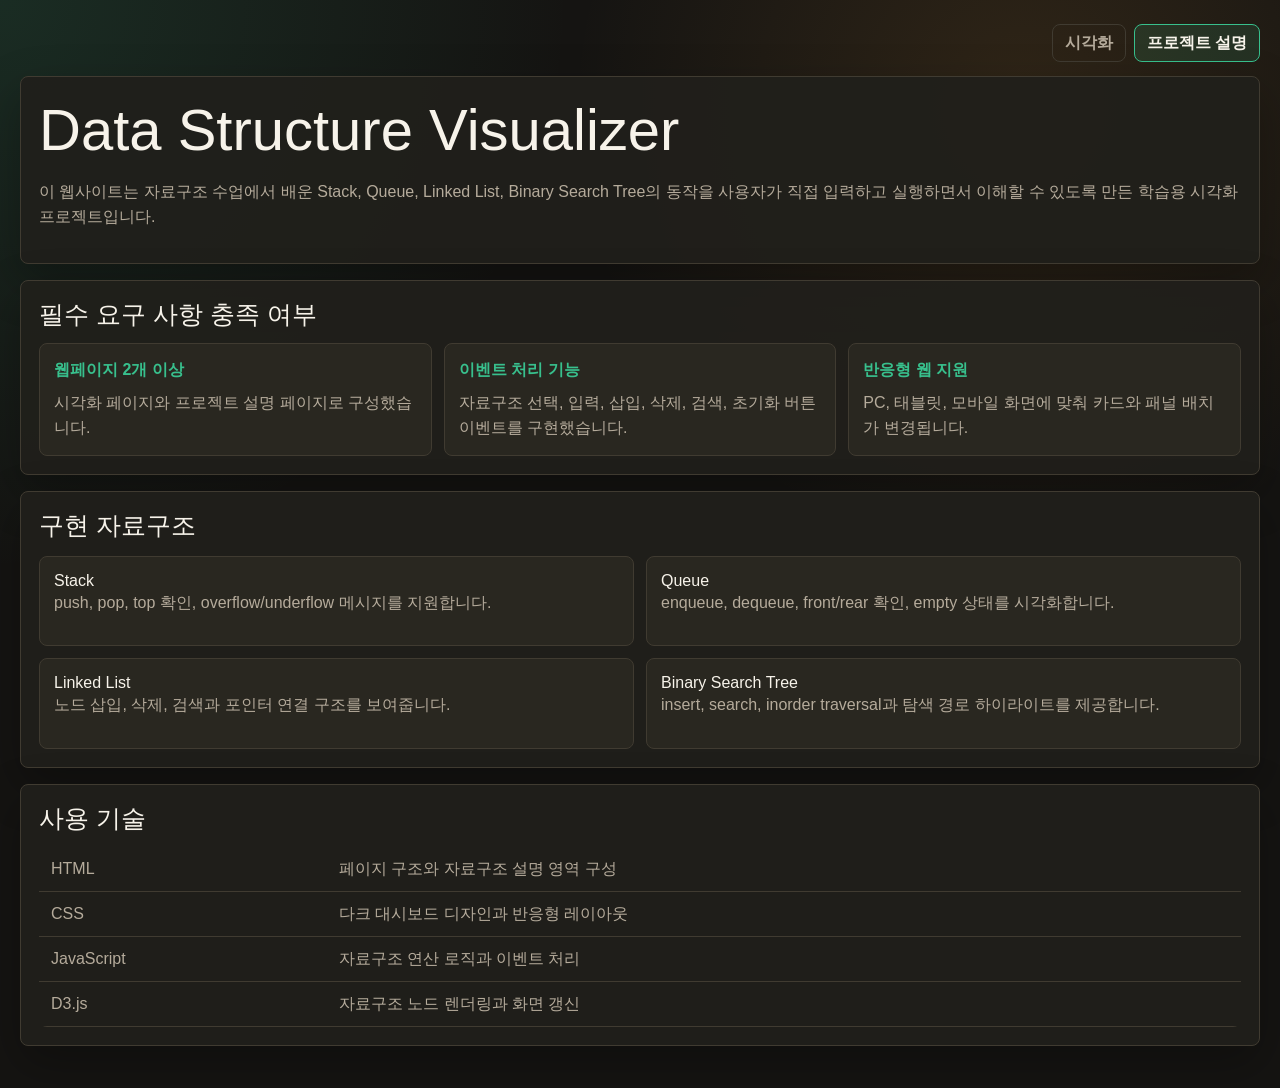
==== about.html @ d36b241d "Add project info page" ====
<!DOCTYPE html>
<html lang="ko">
<head>
  <meta charset="UTF-8">
  <meta name="viewport" content="width=device-width, initial-scale=1.0">
  <title>프로젝트 설명 - Data Structure Visualizer</title>
  <link href="vendor/bootstrap-reboot.min.css" rel="stylesheet">
  <link rel="stylesheet" href="style.css">
</head>
<body>
  <div class="app-shell">
    <div class="page-links" aria-label="페이지 이동">
      <a href="index.html">시각화</a>
      <a class="active" href="about.html">프로젝트 설명</a>
    </div>

    <main class="about-layout">
      <section class="panel">
        <div class="panel-heading">
          <h1>Data Structure Visualizer</h1>
        </div>
        <p class="concept-text">
          이 웹사이트는 자료구조 수업에서 배운 Stack, Queue, Linked List, Binary Search Tree의 동작을
          사용자가 직접 입력하고 실행하면서 이해할 수 있도록 만든 학습용 시각화 프로젝트입니다.
        </p>
      </section>

      <section class="panel">
        <div class="panel-heading">
          <h2>필수 요구 사항 충족 여부</h2>
        </div>
        <div class="requirement-grid">
          <article>
            <strong>웹페이지 2개 이상</strong>
            <p>시각화 페이지와 프로젝트 설명 페이지로 구성했습니다.</p>
          </article>
          <article>
            <strong>이벤트 처리 기능</strong>
            <p>자료구조 선택, 입력, 삽입, 삭제, 검색, 초기화 버튼 이벤트를 구현했습니다.</p>
          </article>
          <article>
            <strong>반응형 웹 지원</strong>
            <p>PC, 태블릿, 모바일 화면에 맞춰 카드와 패널 배치가 변경됩니다.</p>
          </article>
        </div>
      </section>

      <section class="panel">
        <div class="panel-heading">
          <h2>구현 자료구조</h2>
        </div>
        <div class="info-grid">
          <article>
            <h3>Stack</h3>
            <p>push, pop, top 확인, overflow/underflow 메시지를 지원합니다.</p>
          </article>
          <article>
            <h3>Queue</h3>
            <p>enqueue, dequeue, front/rear 확인, empty 상태를 시각화합니다.</p>
          </article>
          <article>
            <h3>Linked List</h3>
            <p>노드 삽입, 삭제, 검색과 포인터 연결 구조를 보여줍니다.</p>
          </article>
          <article>
            <h3>Binary Search Tree</h3>
            <p>insert, search, inorder traversal과 탐색 경로 하이라이트를 제공합니다.</p>
          </article>
        </div>
      </section>

      <section class="panel">
        <div class="panel-heading">
          <h2>사용 기술</h2>
        </div>
        <table>
          <tbody>
            <tr>
              <td>HTML</td>
              <td>페이지 구조와 자료구조 설명 영역 구성</td>
            </tr>
            <tr>
              <td>CSS</td>
              <td>다크 대시보드 디자인과 반응형 레이아웃</td>
            </tr>
            <tr>
              <td>JavaScript</td>
              <td>자료구조 연산 로직과 이벤트 처리</td>
            </tr>
            <tr>
              <td>D3.js</td>
              <td>자료구조 노드 렌더링과 화면 갱신</td>
            </tr>
          </tbody>
        </table>
      </section>
    </main>
  </div>
</body>
</html>
---- style.css ----
:root {
  color-scheme: dark;
  --bg: #151412;
  --panel: #201f1b;
  --panel-2: #292720;
  --ink: #f7f3ea;
  --muted: #b5ab9b;
  --line: #403b31;
  --accent: #38c08d;
  --accent-2: #f0a03a;
  --danger: #ff5c5c;
  --success: #4fdb93;
  --warning: #ffd166;
  --shadow: 0 18px 48px rgba(0, 0, 0, 0.28);
}

* {
  box-sizing: border-box;
}

body {
  margin: 0;
  min-height: 100vh;
  background:
    radial-gradient(circle at top left, rgba(56, 192, 141, 0.14), transparent 34%),
    radial-gradient(circle at 80% 10%, rgba(240, 160, 58, 0.12), transparent 32%),
    var(--bg);
  color: var(--ink);
  font-family: Arial, "Noto Sans KR", sans-serif;
}

button,
input {
  font: inherit;
}

button {
  border: 0;
  cursor: pointer;
}

.app-shell {
  width: min(1240px, calc(100% - 32px));
  margin: 0 auto;
  padding: 24px 0 42px;
}

.page-links {
  display: flex;
  justify-content: flex-end;
  gap: 8px;
  margin-bottom: 14px;
}

.page-links a {
  display: inline-flex;
  align-items: center;
  min-height: 38px;
  padding: 0 12px;
  border: 1px solid var(--line);
  border-radius: 8px;
  color: var(--muted);
  text-decoration: none;
  font-weight: 900;
}

.page-links a.active,
.page-links a:hover {
  border-color: var(--accent);
  color: var(--ink);
  background: rgba(56, 192, 141, 0.13);
}

.eyebrow {
  margin: 0 0 8px;
  color: var(--accent);
  font-size: 12px;
  font-weight: 900;
  letter-spacing: 0;
  text-transform: uppercase;
}

.structure-nav {
  display: grid;
  grid-template-columns: repeat(4, minmax(0, 1fr));
  gap: 12px;
  margin-bottom: 16px;
}

.nav-card {
  min-height: 108px;
  padding: 16px;
  border: 1px solid var(--line);
  border-radius: 8px;
  background: rgba(32, 31, 27, 0.92);
  color: var(--ink);
  text-align: left;
  box-shadow: var(--shadow);
  transition: transform 180ms ease, border-color 180ms ease, background 180ms ease;
}

.nav-card:hover,
.nav-card.active {
  transform: translateY(-2px);
  border-color: var(--accent);
  background: rgba(56, 192, 141, 0.13);
}

.nav-card strong,
.nav-card span {
  display: block;
}

.nav-card strong {
  font-size: 20px;
}

.nav-card span {
  margin-top: 8px;
  color: var(--muted);
  line-height: 1.35;
}

.dashboard {
  display: grid;
  grid-template-columns: 1.05fr 0.95fr;
  gap: 16px;
}

.panel {
  min-width: 0;
  padding: 18px;
  border: 1px solid var(--line);
  border-radius: 8px;
  background: rgba(32, 31, 27, 0.94);
  box-shadow: var(--shadow);
}

.visual-panel {
  grid-column: 1 / -1;
}

.about-layout {
  display: grid;
  gap: 16px;
}

.about-layout h1 {
  margin: 0;
  font-size: clamp(34px, 6vw, 58px);
  letter-spacing: 0;
}

.requirement-grid {
  display: grid;
  grid-template-columns: repeat(3, minmax(0, 1fr));
  gap: 12px;
}

.requirement-grid article {
  padding: 14px;
  border: 1px solid var(--line);
  border-radius: 8px;
  background: var(--panel-2);
}

.requirement-grid strong {
  display: block;
  margin-bottom: 8px;
  color: var(--accent);
}

.requirement-grid p {
  margin: 0;
  color: var(--muted);
  line-height: 1.58;
}

.panel-heading {
  display: flex;
  flex-direction: column;
  margin-bottom: 14px;
}

.panel h2,
.panel h3 {
  margin: 0;
  letter-spacing: 0;
}

.panel h2 {
  font-size: 25px;
}

.panel h3 {
  font-size: 16px;
}

.concept-text,
.guide-box p,
.info-grid p,
li {
  color: var(--muted);
  line-height: 1.58;
}

.info-grid {
  display: grid;
  grid-template-columns: 1fr 1fr;
  gap: 12px;
  margin-top: 16px;
}

.info-grid article,
.guide-box,
.complexity-wrap {
  padding: 14px;
  border: 1px solid var(--line);
  border-radius: 8px;
  background: var(--panel-2);
}

ul {
  margin: 10px 0 0;
  padding-left: 18px;
}

table {
  width: 100%;
  margin-top: 12px;
  border-collapse: collapse;
  overflow: hidden;
  border-radius: 8px;
}

th,
td {
  padding: 10px 12px;
  border-bottom: 1px solid var(--line);
  color: var(--muted);
  text-align: left;
}

th {
  color: var(--ink);
  background: rgba(255, 255, 255, 0.04);
}

.control-panel {
  display: flex;
  flex-direction: column;
  gap: 14px;
}

.input-label {
  color: var(--muted);
  font-weight: 900;
}

.input-row {
  display: grid;
  grid-template-columns: 1fr auto;
  gap: 10px;
}

input {
  width: 100%;
  min-width: 0;
  min-height: 46px;
  padding: 0 13px;
  border: 1px solid var(--line);
  border-radius: 8px;
  outline: 0;
  background: #171613;
  color: var(--ink);
}

input:focus {
  border-color: var(--accent);
}

button {
  min-height: 44px;
  padding: 0 14px;
  border-radius: 8px;
  background: var(--accent);
  color: #07110c;
  font-weight: 900;
  transition: transform 150ms ease, opacity 150ms ease, background 150ms ease;
}

button:hover {
  transform: translateY(-1px);
}

button:disabled {
  cursor: not-allowed;
  opacity: 0.55;
  transform: none;
}

.button-grid {
  display: grid;
  grid-template-columns: repeat(2, minmax(0, 1fr));
  gap: 10px;
}

.secondary-button {
  background: var(--panel-2);
  color: var(--ink);
  border: 1px solid var(--line);
}

.reset-button {
  background: transparent;
  color: var(--danger);
  border: 1px solid rgba(255, 92, 92, 0.48);
}

.visual-stage {
  overflow: auto;
  min-height: 360px;
  padding: 20px;
  border: 1px solid var(--line);
  border-radius: 8px;
  background:
    linear-gradient(rgba(255, 255, 255, 0.025) 1px, transparent 1px),
    linear-gradient(90deg, rgba(255, 255, 255, 0.025) 1px, transparent 1px),
    #171613;
  background-size: 28px 28px;
}

.stack-view {
  display: flex;
  flex-direction: column-reverse;
  align-items: center;
  justify-content: flex-start;
  gap: 8px;
  min-height: 310px;
}

.stack-item,
.queue-item,
.list-node,
.tree-node {
  display: inline-flex;
  align-items: center;
  justify-content: center;
  min-width: 74px;
  min-height: 52px;
  padding: 10px 14px;
  border: 1px solid rgba(56, 192, 141, 0.52);
  border-radius: 8px;
  background: rgba(56, 192, 141, 0.13);
  color: var(--ink);
  font-weight: 900;
  box-shadow: 0 10px 24px rgba(0, 0, 0, 0.2);
}

.stack-base {
  width: min(340px, 100%);
  height: 12px;
  border-radius: 999px;
  background: var(--accent-2);
}

.queue-view,
.linked-view {
  display: flex;
  align-items: center;
  min-height: 310px;
  gap: 12px;
}

.queue-view {
  justify-content: center;
}

.queue-item {
  position: relative;
}

.queue-label {
  position: absolute;
  top: -26px;
  color: var(--accent-2);
  font-size: 12px;
  font-weight: 900;
}

.list-node {
  position: relative;
  flex-direction: column;
  min-width: 92px;
}

.node-index {
  margin-top: 4px;
  color: var(--muted);
  font-size: 12px;
}

.pointer {
  display: inline-flex;
  align-items: center;
  color: var(--accent-2);
  font-size: 32px;
  font-weight: 900;
}

.tree-view {
  min-width: 720px;
  min-height: 330px;
}

.tree-level {
  display: flex;
  justify-content: center;
  gap: 34px;
  min-height: 78px;
}

.tree-slot {
  display: flex;
  align-items: center;
  justify-content: center;
  min-width: 88px;
}

.tree-node {
  min-width: 58px;
  min-height: 58px;
  border-radius: 999px;
}

.tree-line-area {
  position: relative;
  height: 18px;
}

.empty-state {
  display: grid;
  place-items: center;
  min-height: 300px;
  color: var(--muted);
  text-align: center;
}

.entering {
  animation: enter-pop 420ms ease both;
}

.removing {
  animation: remove-pop 360ms ease both;
}

.highlight {
  border-color: var(--accent-2);
  background: rgba(240, 160, 58, 0.2);
}

.found {
  border-color: var(--success);
  background: rgba(79, 219, 147, 0.26);
}

.warning {
  border-color: var(--danger);
  background: rgba(255, 92, 92, 0.2);
}

@keyframes enter-pop {
  from {
    opacity: 0;
    transform: translateY(-18px) scale(0.92);
  }
  to {
    opacity: 1;
    transform: translateY(0) scale(1);
  }
}

@keyframes remove-pop {
  to {
    opacity: 0;
    transform: translateY(16px) scale(0.9);
  }
}

@media (max-width: 980px) {
  .structure-nav,
  .dashboard,
  .info-grid,
  .requirement-grid {
    grid-template-columns: 1fr 1fr;
  }

  .concept-panel,
  .control-panel {
    grid-column: 1 / -1;
  }
}

@media (max-width: 680px) {
  .app-shell {
    width: min(100% - 20px, 1240px);
    padding-top: 18px;
  }

  .structure-nav,
  .dashboard,
  .info-grid,
  .requirement-grid,
  .input-row,
  .button-grid {
    grid-template-columns: 1fr;
  }

  .page-links {
    justify-content: stretch;
  }

  .page-links a {
    flex: 1;
    justify-content: center;
  }

  .panel {
    padding: 14px;
  }

  .visual-stage {
    min-height: 300px;
    padding: 14px;
  }

  .queue-view,
  .linked-view {
    justify-content: flex-start;
  }
}
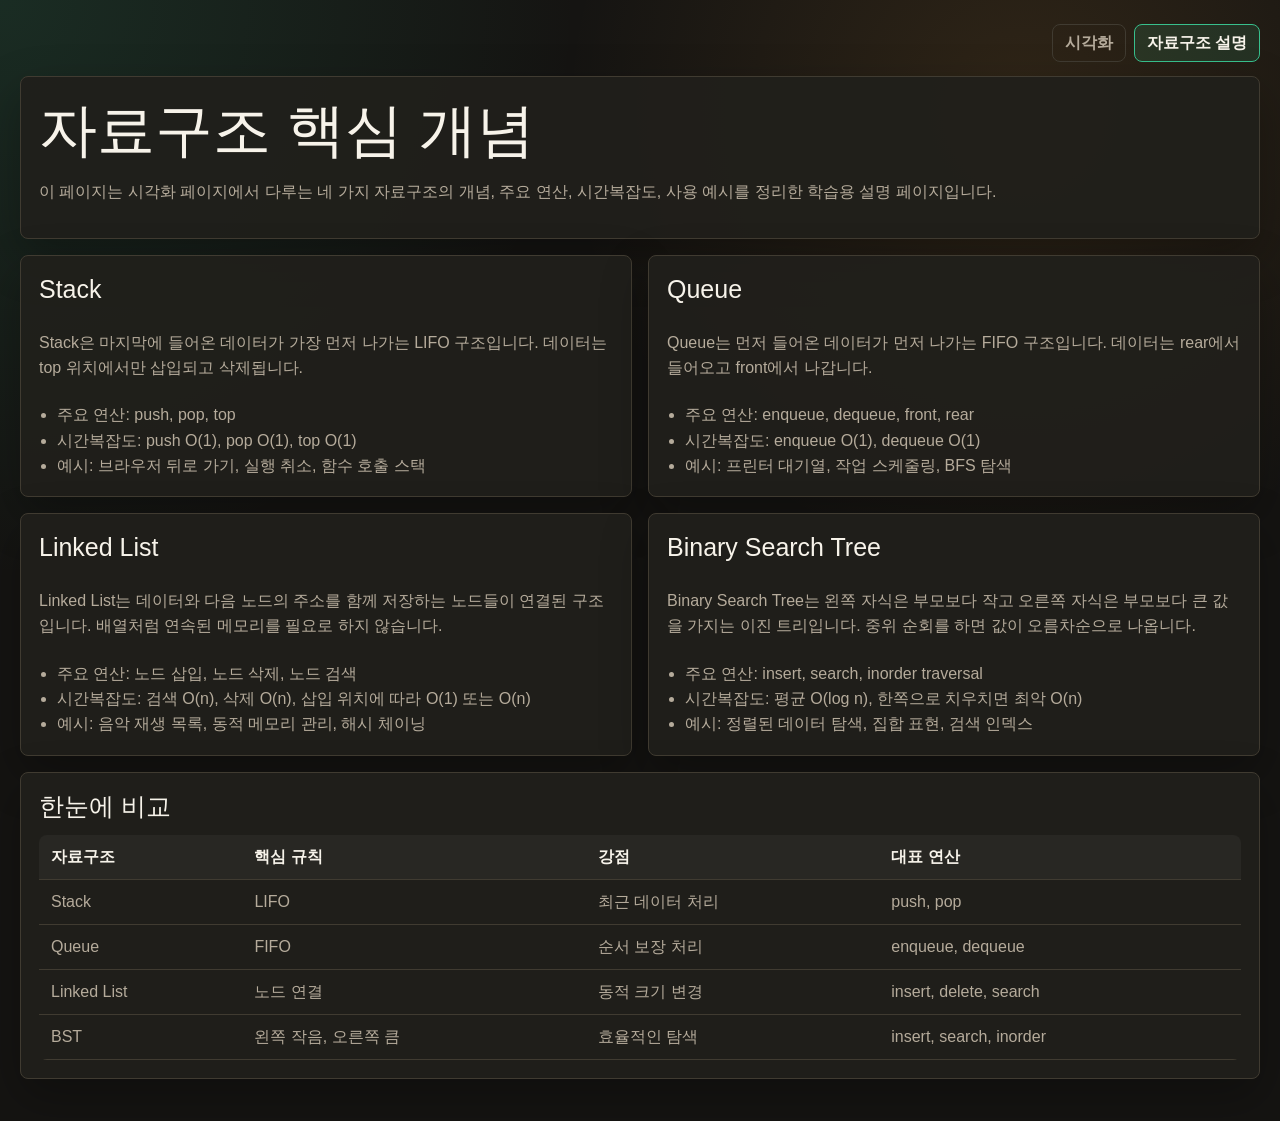
==== commit 764fc70c: "Revise explanation page for data structures" ====
--- a/about.html
+++ b/about.html
@@ -3,7 +3,7 @@
 <head>
   <meta charset="UTF-8">
   <meta name="viewport" content="width=device-width, initial-scale=1.0">
-  <title>프로젝트 설명 - Data Structure Visualizer</title>
+  <title>자료구조 설명 - Data Structure Visualizer</title>
   <link href="vendor/bootstrap-reboot.min.css" rel="stylesheet">
   <link rel="stylesheet" href="style.css">
 </head>
@@ -11,85 +11,119 @@
   <div class="app-shell">
     <div class="page-links" aria-label="페이지 이동">
       <a href="index.html">시각화</a>
-      <a class="active" href="about.html">프로젝트 설명</a>
+      <a class="active" href="about.html">자료구조 설명</a>
     </div>
 
     <main class="about-layout">
       <section class="panel">
         <div class="panel-heading">
-          <h1>Data Structure Visualizer</h1>
+          <h1>자료구조 핵심 개념</h1>
         </div>
         <p class="concept-text">
-          이 웹사이트는 자료구조 수업에서 배운 Stack, Queue, Linked List, Binary Search Tree의 동작을
-          사용자가 직접 입력하고 실행하면서 이해할 수 있도록 만든 학습용 시각화 프로젝트입니다.
+          이 페이지는 시각화 페이지에서 다루는 네 가지 자료구조의 개념, 주요 연산, 시간복잡도,
+          사용 예시를 정리한 학습용 설명 페이지입니다.
         </p>
+      </section>
+
+      <section class="structure-explain-grid">
+        <article class="panel explain-card">
+          <div class="panel-heading">
+            <h2>Stack</h2>
+          </div>
+          <p>
+            Stack은 마지막에 들어온 데이터가 가장 먼저 나가는 LIFO 구조입니다.
+            데이터는 top 위치에서만 삽입되고 삭제됩니다.
+          </p>
+          <ul>
+            <li>주요 연산: push, pop, top</li>
+            <li>시간복잡도: push O(1), pop O(1), top O(1)</li>
+            <li>예시: 브라우저 뒤로 가기, 실행 취소, 함수 호출 스택</li>
+          </ul>
+        </article>
+
+        <article class="panel explain-card">
+          <div class="panel-heading">
+            <h2>Queue</h2>
+          </div>
+          <p>
+            Queue는 먼저 들어온 데이터가 먼저 나가는 FIFO 구조입니다.
+            데이터는 rear에서 들어오고 front에서 나갑니다.
+          </p>
+          <ul>
+            <li>주요 연산: enqueue, dequeue, front, rear</li>
+            <li>시간복잡도: enqueue O(1), dequeue O(1)</li>
+            <li>예시: 프린터 대기열, 작업 스케줄링, BFS 탐색</li>
+          </ul>
+        </article>
+
+        <article class="panel explain-card">
+          <div class="panel-heading">
+            <h2>Linked List</h2>
+          </div>
+          <p>
+            Linked List는 데이터와 다음 노드의 주소를 함께 저장하는 노드들이 연결된 구조입니다.
+            배열처럼 연속된 메모리를 필요로 하지 않습니다.
+          </p>
+          <ul>
+            <li>주요 연산: 노드 삽입, 노드 삭제, 노드 검색</li>
+            <li>시간복잡도: 검색 O(n), 삭제 O(n), 삽입 위치에 따라 O(1) 또는 O(n)</li>
+            <li>예시: 음악 재생 목록, 동적 메모리 관리, 해시 체이닝</li>
+          </ul>
+        </article>
+
+        <article class="panel explain-card">
+          <div class="panel-heading">
+            <h2>Binary Search Tree</h2>
+          </div>
+          <p>
+            Binary Search Tree는 왼쪽 자식은 부모보다 작고 오른쪽 자식은 부모보다 큰 값을 가지는
+            이진 트리입니다. 중위 순회를 하면 값이 오름차순으로 나옵니다.
+          </p>
+          <ul>
+            <li>주요 연산: insert, search, inorder traversal</li>
+            <li>시간복잡도: 평균 O(log n), 한쪽으로 치우치면 최악 O(n)</li>
+            <li>예시: 정렬된 데이터 탐색, 집합 표현, 검색 인덱스</li>
+          </ul>
+        </article>
       </section>
 
       <section class="panel">
         <div class="panel-heading">
-          <h2>필수 요구 사항 충족 여부</h2>
-        </div>
-        <div class="requirement-grid">
-          <article>
-            <strong>웹페이지 2개 이상</strong>
-            <p>시각화 페이지와 프로젝트 설명 페이지로 구성했습니다.</p>
-          </article>
-          <article>
-            <strong>이벤트 처리 기능</strong>
-            <p>자료구조 선택, 입력, 삽입, 삭제, 검색, 초기화 버튼 이벤트를 구현했습니다.</p>
-          </article>
-          <article>
-            <strong>반응형 웹 지원</strong>
-            <p>PC, 태블릿, 모바일 화면에 맞춰 카드와 패널 배치가 변경됩니다.</p>
-          </article>
-        </div>
-      </section>
-
-      <section class="panel">
-        <div class="panel-heading">
-          <h2>구현 자료구조</h2>
-        </div>
-        <div class="info-grid">
-          <article>
-            <h3>Stack</h3>
-            <p>push, pop, top 확인, overflow/underflow 메시지를 지원합니다.</p>
-          </article>
-          <article>
-            <h3>Queue</h3>
-            <p>enqueue, dequeue, front/rear 확인, empty 상태를 시각화합니다.</p>
-          </article>
-          <article>
-            <h3>Linked List</h3>
-            <p>노드 삽입, 삭제, 검색과 포인터 연결 구조를 보여줍니다.</p>
-          </article>
-          <article>
-            <h3>Binary Search Tree</h3>
-            <p>insert, search, inorder traversal과 탐색 경로 하이라이트를 제공합니다.</p>
-          </article>
-        </div>
-      </section>
-
-      <section class="panel">
-        <div class="panel-heading">
-          <h2>사용 기술</h2>
+          <h2>한눈에 비교</h2>
         </div>
         <table>
+          <thead>
+            <tr>
+              <th>자료구조</th>
+              <th>핵심 규칙</th>
+              <th>강점</th>
+              <th>대표 연산</th>
+            </tr>
+          </thead>
           <tbody>
             <tr>
-              <td>HTML</td>
-              <td>페이지 구조와 자료구조 설명 영역 구성</td>
+              <td>Stack</td>
+              <td>LIFO</td>
+              <td>최근 데이터 처리</td>
+              <td>push, pop</td>
             </tr>
             <tr>
-              <td>CSS</td>
-              <td>다크 대시보드 디자인과 반응형 레이아웃</td>
+              <td>Queue</td>
+              <td>FIFO</td>
+              <td>순서 보장 처리</td>
+              <td>enqueue, dequeue</td>
             </tr>
             <tr>
-              <td>JavaScript</td>
-              <td>자료구조 연산 로직과 이벤트 처리</td>
+              <td>Linked List</td>
+              <td>노드 연결</td>
+              <td>동적 크기 변경</td>
+              <td>insert, delete, search</td>
             </tr>
             <tr>
-              <td>D3.js</td>
-              <td>자료구조 노드 렌더링과 화면 갱신</td>
+              <td>BST</td>
+              <td>왼쪽 작음, 오른쪽 큼</td>
+              <td>효율적인 탐색</td>
+              <td>insert, search, inorder</td>
             </tr>
           </tbody>
         </table>
--- a/style.css
+++ b/style.css
@@ -151,6 +151,24 @@
   letter-spacing: 0;
 }
 
+.structure-explain-grid {
+  display: grid;
+  grid-template-columns: repeat(2, minmax(0, 1fr));
+  gap: 16px;
+}
+
+.explain-card {
+  display: flex;
+  flex-direction: column;
+  gap: 12px;
+}
+
+.explain-card p {
+  margin: 0;
+  color: var(--muted);
+  line-height: 1.58;
+}
+
 .requirement-grid {
   display: grid;
   grid-template-columns: repeat(3, minmax(0, 1fr));
@@ -491,6 +509,7 @@
   .structure-nav,
   .dashboard,
   .info-grid,
+  .structure-explain-grid,
   .requirement-grid {
     grid-template-columns: 1fr 1fr;
   }
@@ -510,6 +529,7 @@
   .structure-nav,
   .dashboard,
   .info-grid,
+  .structure-explain-grid,
   .requirement-grid,
   .input-row,
   .button-grid {
